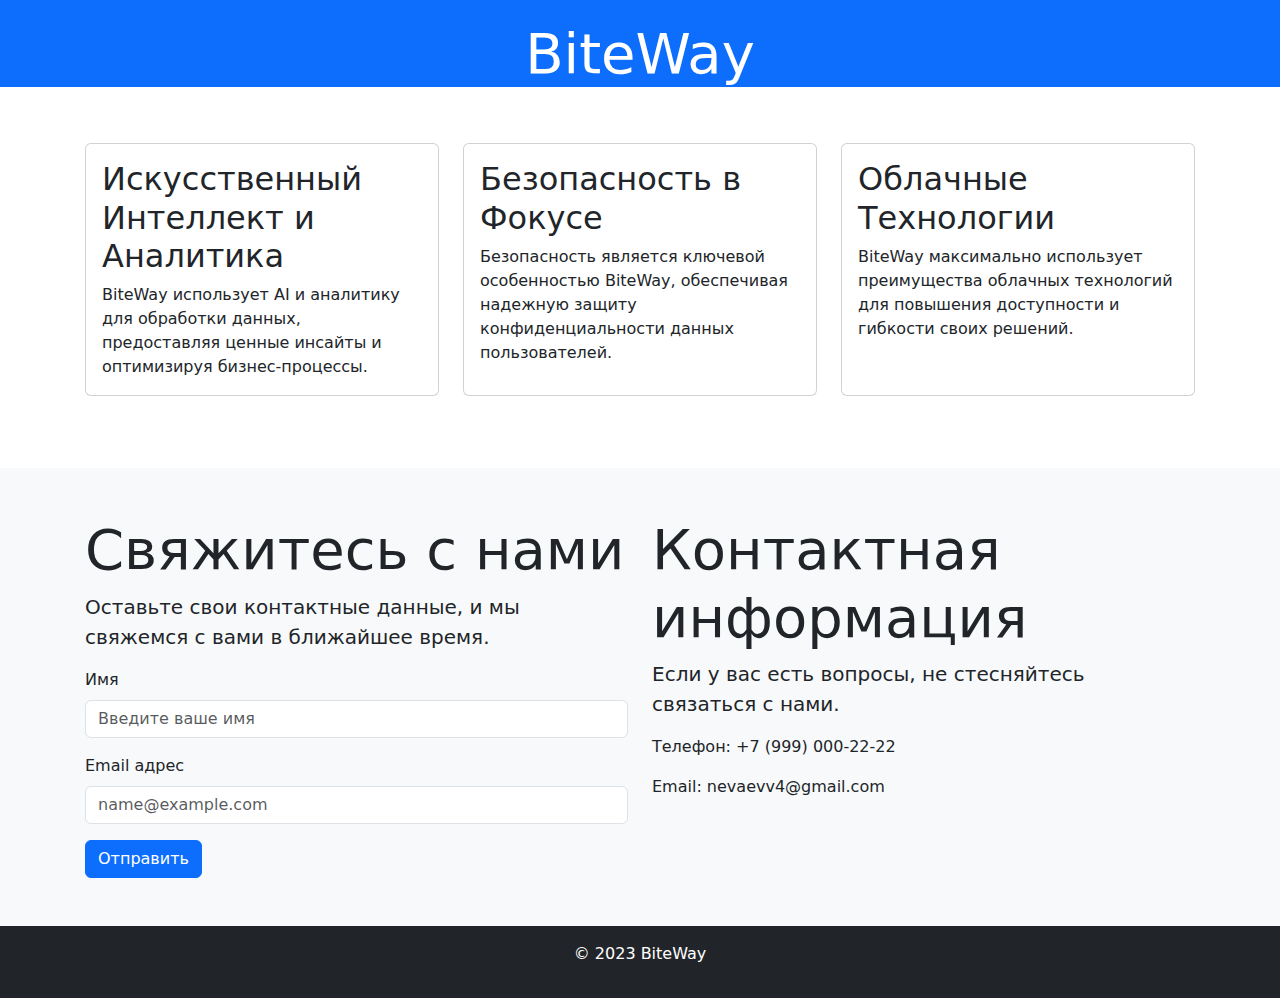
==== lab12/index.html @ ebc46a3a "+lab12" ====
<!DOCTYPE html>
<html lang="en">
<head>
    <meta charset="UTF-8">
    <meta name="viewport" content="width=device-width, initial-scale=1">
    <link rel="stylesheet" href="https://cdn.jsdelivr.net/npm/bootstrap@5.0.2/dist/css/bootstrap.min.css">
    <title>Название вашего проекта</title>
    <link rel="stylesheet" type="text/css" href="styles.css">
</head>
<body>

<!-- Блок с названием проекта и описанием -->
<header class="bg-primary text-white text-center">
    <div class="container">
        <h1 class="display-4">BiteWay</h1>
    </div>
</header>

<!-- Блок с основными особенностями/преимуществами -->
<section class="py-5">
    <div class="container">
        <div class="row">
            <div class="col-lg-4 mb-4">
                <div class="card h-100">
                    <div class="card-body">
                        <h2 class="card-title">Искусственный Интеллект и Аналитика</h2>
                        <p class="card-text">BiteWay использует AI и аналитику для обработки данных, 
                            предоставляя ценные инсайты и оптимизируя бизнес-процессы.</p>
                    </div>
                </div>
            </div>
            <div class="col-lg-4 mb-4">
                <div class="card h-100">
                    <div class="card-body">
                        <h2 class="card-title">Безопасность в Фокусе</h2>
                        <p class="card-text">Безопасность является ключевой особенностью BiteWay, 
                            обеспечивая надежную защиту конфиденциальности данных пользователей.</p>
                    </div>
                </div>
            </div>
            <div class="col-lg-4 mb-4">
                <div class="card h-100">
                    <div class="card-body">
                        <h2 class="card-title">Облачные Технологии</h2>
                        <p class="card-text">BiteWay максимально использует преимущества облачных 
                            технологий для повышения доступности и гибкости своих решений.</p>
                    </div>
                </div>
            </div>
        </div>
    </div>
</section>

<!-- Блок с формой для обратной связи и контактами -->
<section class="bg-light py-5">
    <div class="container">
        <div class="row">
            <div class="col-lg-6">
                <h2 class="display-4">Свяжитесь с нами</h2>
                <p class="lead">Оставьте свои контактные данные, и мы свяжемся с вами в ближайшее время.</p>
                <!-- Форма для обратной связи -->
                <form>
                    <div class="mb-3">
                        <label for="name" class="form-label">Имя</label>
                        <input type="text" class="form-control" id="name" placeholder="Введите ваше имя">
                    </div>
                    <div class="mb-3">
                        <label for="email" class="form-label">Email адрес</label>
                        <input type="email" class="form-control" id="email" placeholder="name@example.com">
                    </div>
                    <button type="submit" class="btn btn-primary">Отправить</button>
                </form>
            </div>
            <div class="col-lg-6">
                <h2 class="display-4">Контактная информация</h2>
                <p class="lead">Если у вас есть вопросы, не стесняйтесь связаться с нами.</p>
                <!-- Контактная информация -->
                <p>Телефон: +7 (999) 000-22-22</p>
                <p>Email: nevaevv4@gmail.com</p>
            </div>
        </div>
    </div>
</section>

<!-- Подвал -->
<footer class="py-3 bg-dark">
    <div class="container text-center text-white">
        <p>&copy; 2023 BiteWay</p>
    </div>
</footer>

<!-- Скрипты Bootstrap (необходимы для работы компонентов) -->
<script src="https://cdn.jsdelivr.net/npm/bootstrap@5.0.2/dist/js/bootstrap.bundle.min.js"></script>
</body>
</html>
---- lab12/styles.css ----
body {
    margin: 0;
    padding: 0;
}

header {
    margin-top: 0;
    padding-top: 20px; /* Регулируйте отступ сверху по вашему вкусу */
}

.container {
    padding-right: 15px;
    padding-left: 15px;
    margin-right: auto;
    margin-left: auto;
}

@media (min-width: 576px) {
    .container {
        max-width: 540px;
    }
}

@media (min-width: 768px) {
    .container {
        max-width: 720px;
    }
}

@media (min-width: 992px) {
    .container {
        max-width: 960px;
    }
}

@media (min-width: 1200px) {
    .container {
        max-width: 1140px;
    }
}
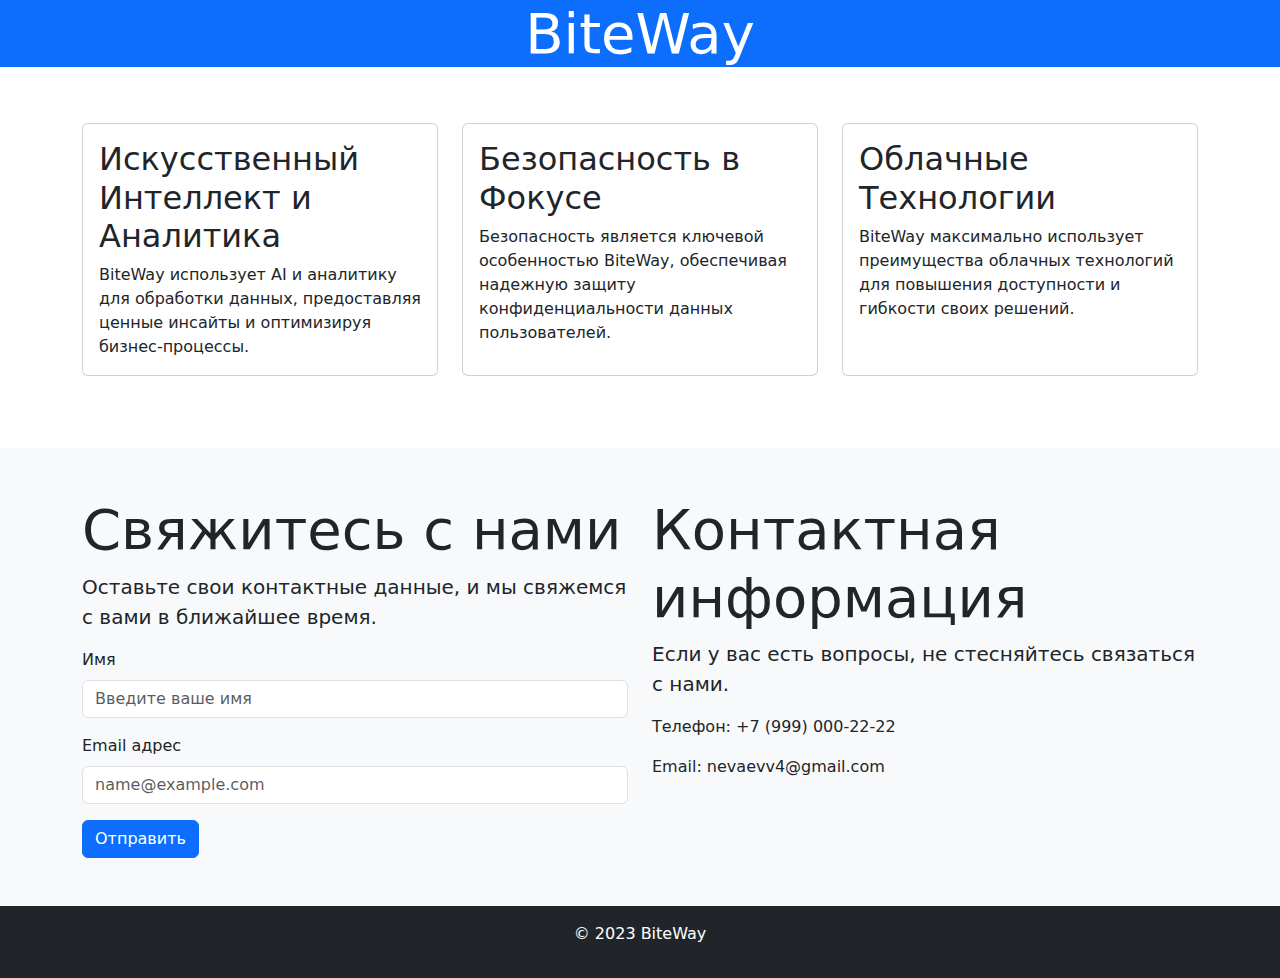
==== commit c495e3fb: "0987" ====
--- a/lab12/index.html
+++ b/lab12/index.html
@@ -15,7 +15,6 @@
         <h1 class="display-4">BiteWay</h1>
     </div>
 </header>
-
 <!-- Блок с основными особенностями/преимуществами -->
 <section class="py-5">
     <div class="container">
@@ -93,3 +92,4 @@
 <script src="https://cdn.jsdelivr.net/npm/bootstrap@5.0.2/dist/js/bootstrap.bundle.min.js"></script>
 </body>
 </html>
+
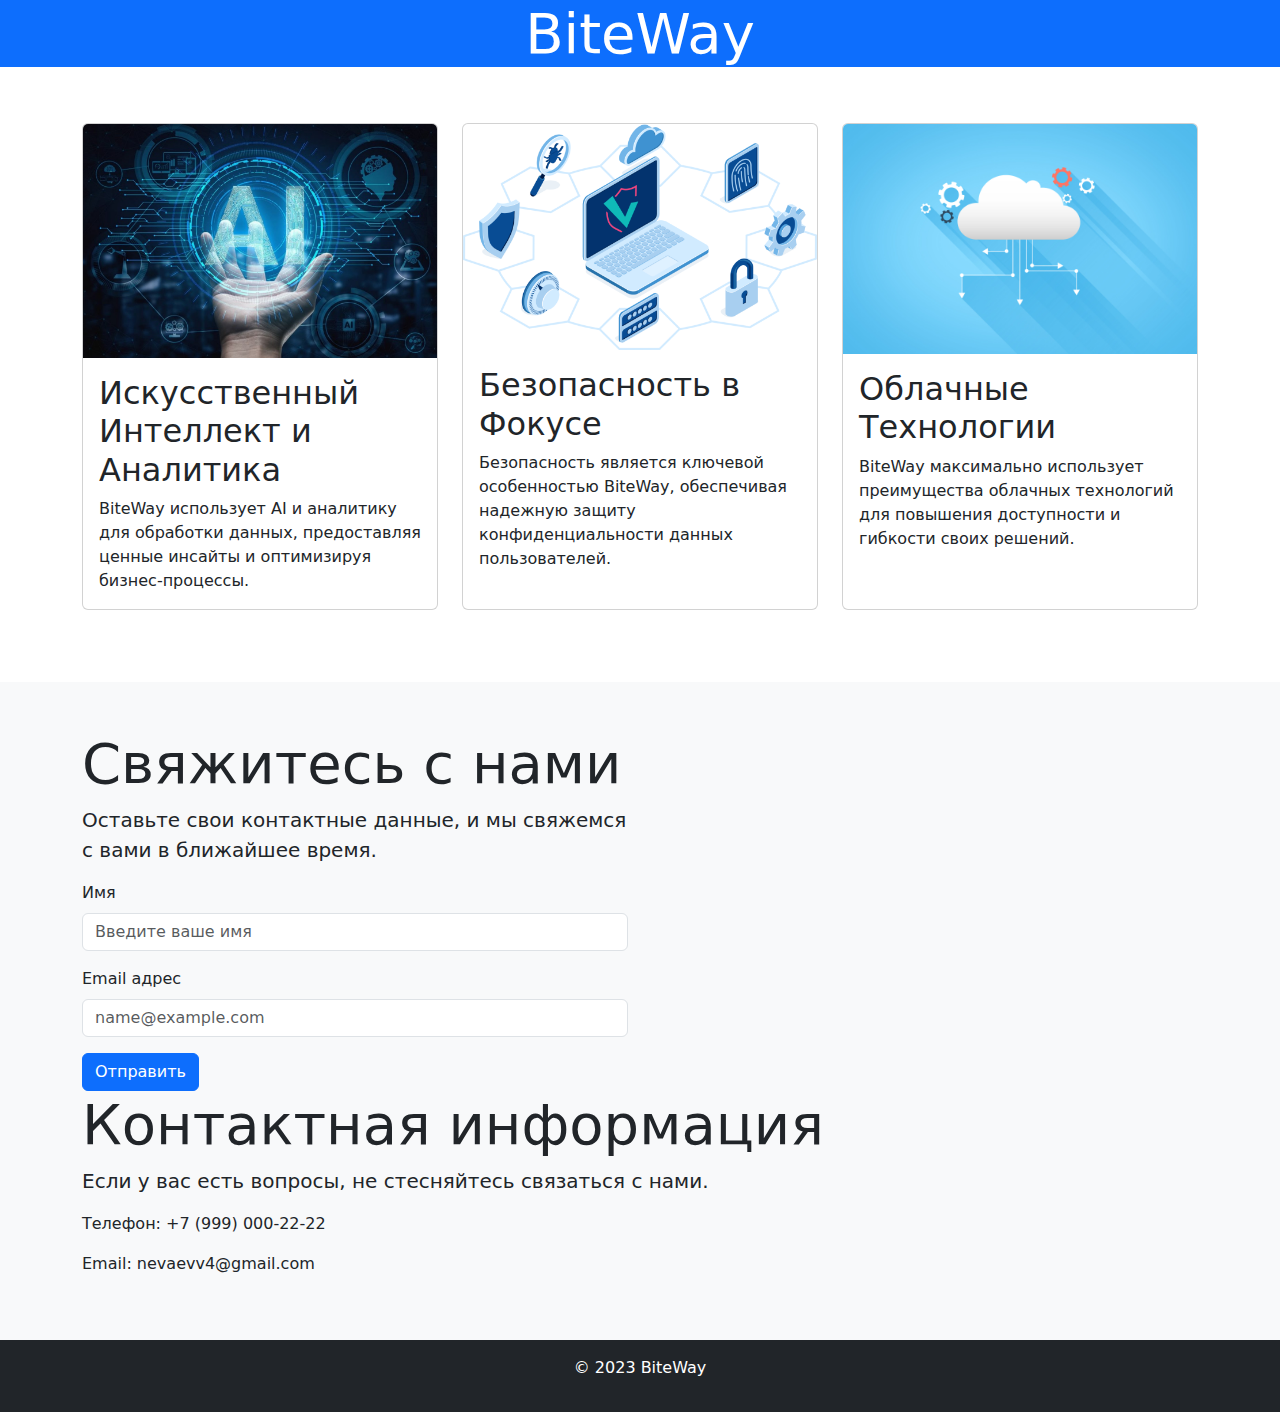
==== commit 45351400: "update_images" ====
--- a/lab12/index.html
+++ b/lab12/index.html
@@ -4,8 +4,7 @@
     <meta charset="UTF-8">
     <meta name="viewport" content="width=device-width, initial-scale=1">
     <link rel="stylesheet" href="https://cdn.jsdelivr.net/npm/bootstrap@5.0.2/dist/css/bootstrap.min.css">
-    <title>Название вашего проекта</title>
-    <link rel="stylesheet" type="text/css" href="styles.css">
+    <title>BiteWay</title>
 </head>
 <body>
 
@@ -21,6 +20,7 @@
         <div class="row">
             <div class="col-lg-4 mb-4">
                 <div class="card h-100">
+                    <img src="ai_12lab.jpg" class="card-img-top" alt="Искусственный Интеллект">
                     <div class="card-body">
                         <h2 class="card-title">Искусственный Интеллект и Аналитика</h2>
                         <p class="card-text">BiteWay использует AI и аналитику для обработки данных, 
@@ -30,6 +30,7 @@
             </div>
             <div class="col-lg-4 mb-4">
                 <div class="card h-100">
+                    <img src="security_1.png" class="card-img-top" alt="Безопасность в фокусе">
                     <div class="card-body">
                         <h2 class="card-title">Безопасность в Фокусе</h2>
                         <p class="card-text">Безопасность является ключевой особенностью BiteWay, 
@@ -39,6 +40,7 @@
             </div>
             <div class="col-lg-4 mb-4">
                 <div class="card h-100">
+                    <img src="cloud.jpg" class="card-img-top" alt="Безопасность в фокусе">
                     <div class="card-body">
                         <h2 class="card-title">Облачные Технологии</h2>
                         <p class="card-text">BiteWay максимально использует преимущества облачных 
@@ -70,7 +72,7 @@
                     <button type="submit" class="btn btn-primary">Отправить</button>
                 </form>
             </div>
-            <div class="col-lg-6">
+            <div>
                 <h2 class="display-4">Контактная информация</h2>
                 <p class="lead">Если у вас есть вопросы, не стесняйтесь связаться с нами.</p>
                 <!-- Контактная информация -->
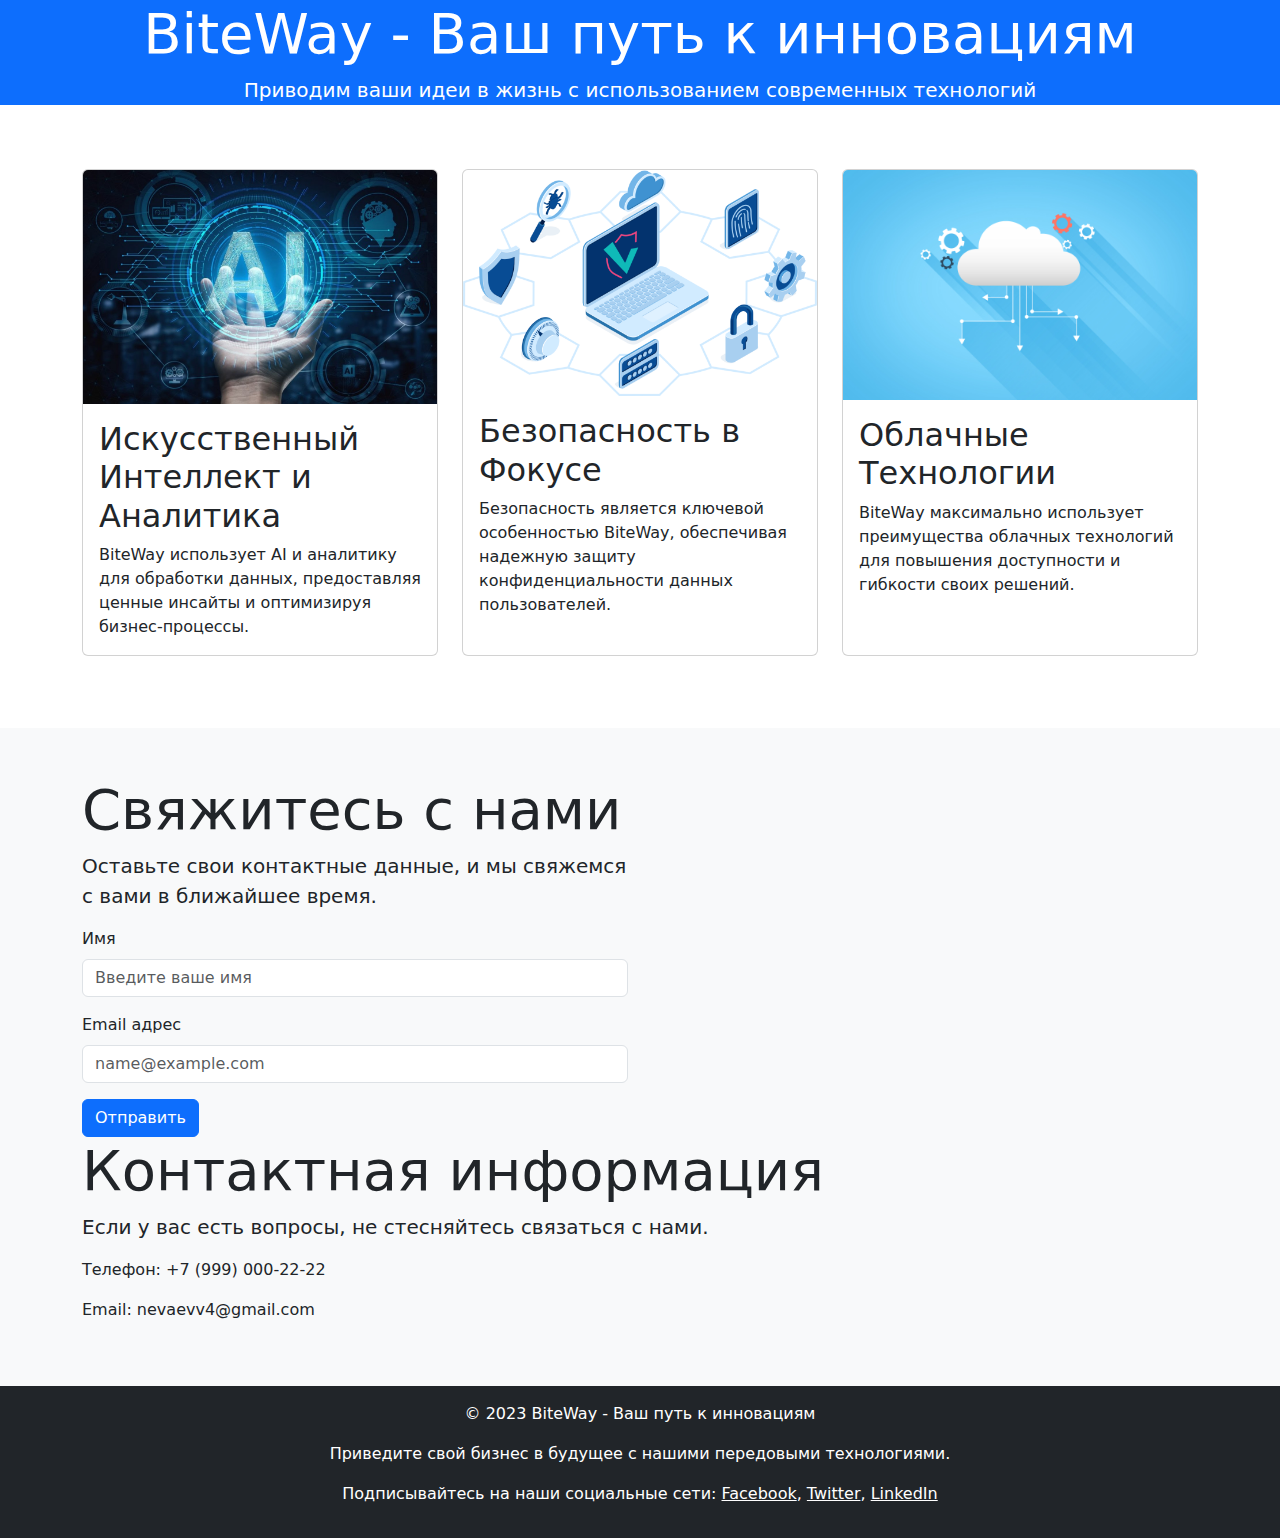
==== commit 08d5b5d5: "7654" ====
--- a/lab12/index.html
+++ b/lab12/index.html
@@ -4,47 +4,52 @@
     <meta charset="UTF-8">
     <meta name="viewport" content="width=device-width, initial-scale=1">
     <link rel="stylesheet" href="https://cdn.jsdelivr.net/npm/bootstrap@5.0.2/dist/css/bootstrap.min.css">
-    <title>BiteWay</title>
+    <style>
+        /* Дополнительные стили могут быть добавлены здесь */
+    </style>
+    <title>BiteWay - Ваш путь к инновациям</title>
 </head>
 <body>
 
 <!-- Блок с названием проекта и описанием -->
 <header class="bg-primary text-white text-center">
     <div class="container">
-        <h1 class="display-4">BiteWay</h1>
+        <h1 class="display-4">BiteWay - Ваш путь к инновациям</h1>
+        <p class="lead">Приводим ваши идеи в жизнь с использованием современных технологий</p>
     </div>
 </header>
+
 <!-- Блок с основными особенностями/преимуществами -->
 <section class="py-5">
     <div class="container">
         <div class="row">
+            <!-- Особенность 1: Искусственный Интеллект и Аналитика -->
             <div class="col-lg-4 mb-4">
                 <div class="card h-100">
                     <img src="ai_12lab.jpg" class="card-img-top" alt="Искусственный Интеллект">
                     <div class="card-body">
                         <h2 class="card-title">Искусственный Интеллект и Аналитика</h2>
-                        <p class="card-text">BiteWay использует AI и аналитику для обработки данных, 
-                            предоставляя ценные инсайты и оптимизируя бизнес-процессы.</p>
+                        <p class="card-text">BiteWay использует AI и аналитику для обработки данных, предоставляя ценные инсайты и оптимизируя бизнес-процессы.</p>
                     </div>
                 </div>
             </div>
+            <!-- Особенность 2: Безопасность в Фокусе -->
             <div class="col-lg-4 mb-4">
                 <div class="card h-100">
                     <img src="security_1.png" class="card-img-top" alt="Безопасность в фокусе">
                     <div class="card-body">
                         <h2 class="card-title">Безопасность в Фокусе</h2>
-                        <p class="card-text">Безопасность является ключевой особенностью BiteWay, 
-                            обеспечивая надежную защиту конфиденциальности данных пользователей.</p>
+                        <p class="card-text">Безопасность является ключевой особенностью BiteWay, обеспечивая надежную защиту конфиденциальности данных пользователей.</p>
                     </div>
                 </div>
             </div>
+            <!-- Особенность 3: Облачные Технологии -->
             <div class="col-lg-4 mb-4">
                 <div class="card h-100">
                     <img src="cloud.jpg" class="card-img-top" alt="Безопасность в фокусе">
                     <div class="card-body">
                         <h2 class="card-title">Облачные Технологии</h2>
-                        <p class="card-text">BiteWay максимально использует преимущества облачных 
-                            технологий для повышения доступности и гибкости своих решений.</p>
+                        <p class="card-text">BiteWay максимально использует преимущества облачных технологий для повышения доступности и гибкости своих решений.</p>
                     </div>
                 </div>
             </div>
@@ -86,7 +91,9 @@
 <!-- Подвал -->
 <footer class="py-3 bg-dark">
     <div class="container text-center text-white">
-        <p>&copy; 2023 BiteWay</p>
+        <p>&copy; 2023 BiteWay - Ваш путь к инновациям</p>
+        <p>Приведите свой бизнес в будущее с нашими передовыми технологиями.</p>
+        <p>Подписывайтесь на наши социальные сети: <a href="#" class="text-white">Facebook</a>, <a href="#" class="text-white">Twitter</a>, <a href="#" class="text-white">LinkedIn</a></p>
     </div>
 </footer>
 
@@ -94,4 +101,3 @@
 <script src="https://cdn.jsdelivr.net/npm/bootstrap@5.0.2/dist/js/bootstrap.bundle.min.js"></script>
 </body>
 </html>
-
